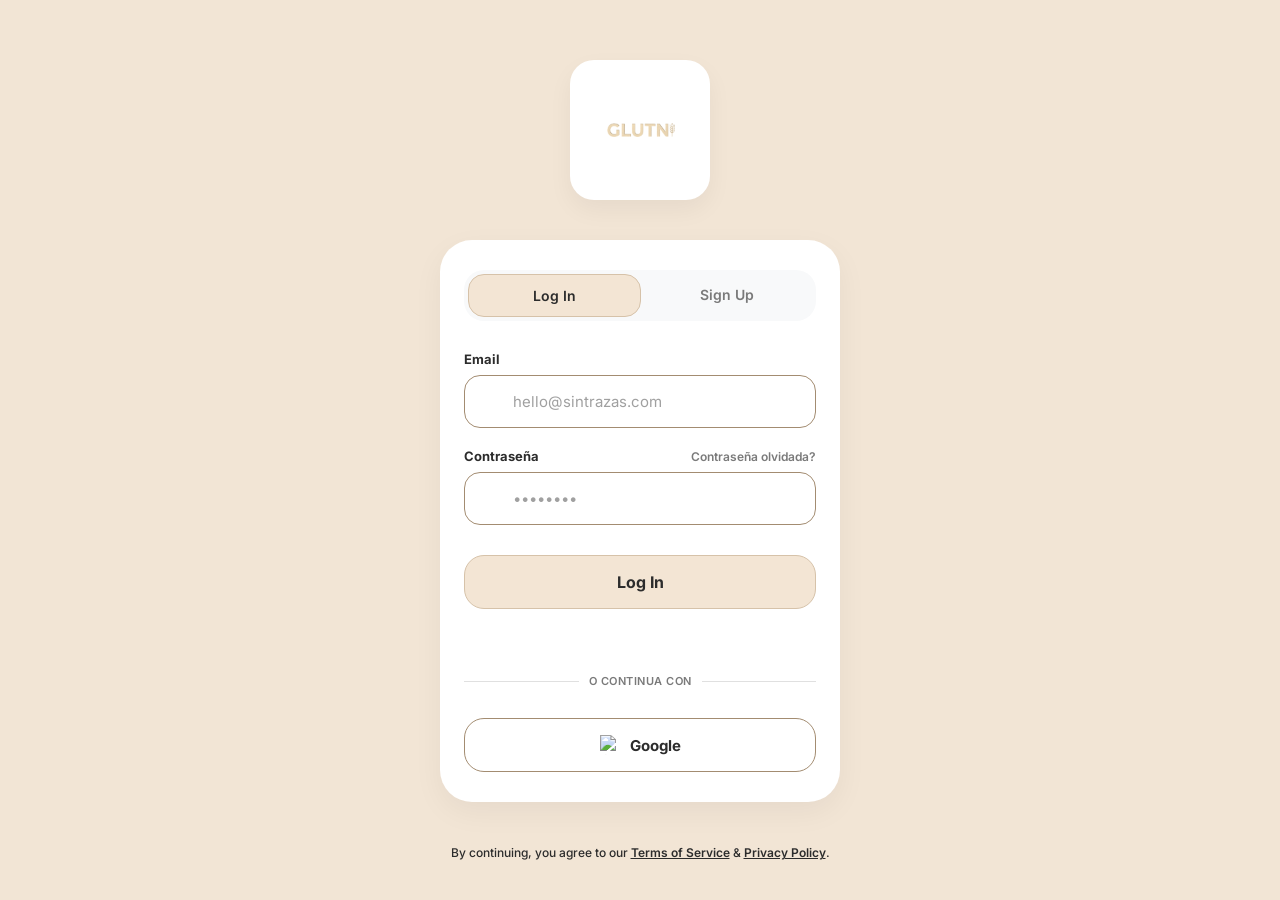
==== HTML/auth.html @ d2c833dc "Added auth screen" ====
<!DOCTYPE html>
<html lang="es">
<head>
    <meta charset="UTF-8">
    <meta name="viewport" content="width=device-width, initial-scale=1.0">
    <title>GLUTN - Login & Sign Up</title>

    <link rel="shortcut icon" href="../Images/Logos/Glutn_Logo-ShortIcon.PNG" type="image/x-icon">

    <!-- Fuentes e Iconos -->
    <link rel="preconnect" href="https://fonts.googleapis.com">
    <link rel="preconnect" href="https://fonts.gstatic.com" crossorigin>
    <link href="https://fonts.googleapis.com/css2?family=Inter:wght@400;500;600;700&display=swap" rel="stylesheet">
    <script src="https://unpkg.com/@phosphor-icons/web"></script>

    <!-- CSS -->
    <link rel="stylesheet" href="../CSS/auth.css">
</head>
<body>

    <!-- Logo Superior -->
    <div class="logo-box">
        <img src="../Images/Logos/Glutn_Logo_SinFondo.png" alt="GLUTN Logo">
    </div>

    <!-- Tarjeta de Autenticación -->
    <div class="auth-card" id="auth-card">
        
        <!-- Tabs -->
        <div class="auth-tabs">
            <div class="auth-tab active" id="tab-login" onclick="switchTab('login')">Log In</div>
            <div class="auth-tab" id="tab-signup" onclick="switchTab('signup')">Sign Up</div>
        </div>

        <form id="auth-form" onsubmit="handleAuth(event)">
            
            <!-- Nombre (Solo Sign Up) -->
            <div class="form-group signup-only">
                <div class="form-header">
                    <label for="name">Nombre</label>
                </div>
                <div class="input-wrapper">
                    <i class="ph ph-user input-icon"></i>
                    <input type="text" id="name" placeholder="Tu nombre">
                </div>
            </div>

            <!-- Email (Ambos) -->
            <div class="form-group">
                <div class="form-header">
                    <label for="email">Email</label>
                </div>
                <div class="input-wrapper">
                    <i class="ph ph-envelope-simple input-icon"></i>
                    <input type="email" id="email" placeholder="hello@sintrazas.com" required>
                </div>
            </div>

            <!-- Contraseña (Ambos) -->
            <div class="form-group">
                <div class="form-header">
                    <label for="password">Contraseña</label>
                    <a href="#" class="forgot-password login-only">Contraseña olvidada?</a>
                </div>
                <div class="input-wrapper">
                    <i class="ph ph-lock input-icon"></i>
                    <input type="password" id="password" placeholder="••••••••" required>
                    <i class="ph ph-eye input-icon-right" onclick="togglePassword('password')"></i>
                </div>
            </div>

            <!-- Repetir Contraseña (Solo Sign Up) -->
            <div class="form-group signup-only">
                <div class="form-header">
                    <label for="confirm-password">Repetir Contraseña</label>
                </div>
                <div class="input-wrapper">
                    <i class="ph ph-lock input-icon"></i>
                    <input type="password" id="confirm-password" placeholder="••••••••">
                    <i class="ph ph-eye input-icon-right" onclick="togglePassword('confirm-password')"></i>
                </div>
            </div>

            <!-- Botón Principal -->
            <button type="submit" class="auth-btn" id="submit-btn">Log In</button>

            <!-- Error Message -->
            <div id="error-msg" class="error-msg"></div>

        </form>

        <div class="divider">
            <span>O CONTINUA CON</span>
        </div>

        <button class="social-btn" type="button" onclick="handleGoogleLogin()">
            <!-- SVG de Google simple -->
            <img src="https://upload.wikimedia.org/wikipedia/commons/c/c1/Google_%22G%22_logo.svg" alt="Google">
            Google
        </button>

    </div>

    <!-- Footer -->
    <div class="auth-footer">
        By continuing, you agree to our <a href="#">Terms of Service</a> & <a href="#">Privacy Policy</a>.
    </div>

    <!-- Lógica de Auth -->
    <script type="module" src="../JS/auth.js"></script>

</body>
</html>
---- CSS/auth.css ----
:root {
    --auth-bg: #F2E5D5;
    --auth-card: #FFFFFF;
    --auth-primary: #F3E5D4;
    --auth-primary-border: #D6C2A9;
    --auth-text: #2C2C2C;
    --auth-text-light: #7A7A7A;
    --auth-input-border: #A38C71;
    --auth-input-bg: #FFFFFF;
    --google-border: #A38C71;
}

* {
    margin: 0;
    padding: 0;
    box-sizing: border-box;
    -webkit-tap-highlight-color: transparent;
}

body {
    font-family: 'Inter', sans-serif;
    background-color: var(--auth-bg);
    color: var(--auth-text);
    min-height: 100vh;
    display: flex;
    flex-direction: column;
    align-items: center;
    padding: 40px 20px;
}

/* Logo Box */
.logo-box {
    background-color: var(--auth-card);
    width: 140px;
    height: 140px;
    border-radius: 24px;
    display: flex;
    justify-content: center;
    align-items: center;
    box-shadow: 0 10px 25px rgba(0,0,0,0.05);
    margin-bottom: 40px;
    margin-top: 20px;
}

.logo-box img {
    width: 80%;
    height: auto;
}

/* Auth Card */
.auth-card {
    background-color: var(--auth-card);
    width: 100%;
    max-width: 400px;
    border-radius: 32px;
    padding: 30px 24px;
    box-shadow: 0 10px 30px rgba(0,0,0,0.05);
    display: flex;
    flex-direction: column;
}

/* Tabs */
.auth-tabs {
    display: flex;
    background-color: #F8F9FA;
    border-radius: 20px;
    margin-bottom: 30px;
    padding: 4px;
}

.auth-tab {
    flex: 1;
    text-align: center;
    padding: 12px 0;
    border-radius: 16px;
    font-weight: 600;
    font-size: 14px;
    color: var(--auth-text-light);
    cursor: pointer;
    transition: all 0.3s ease;
}

.auth-tab.active {
    background-color: var(--auth-primary);
    color: var(--auth-text);
    border: 1px solid var(--auth-primary-border);
}

/* Form Groups */
.form-group {
    margin-bottom: 20px;
    display: flex;
    flex-direction: column;
    position: relative;
}

.form-header {
    display: flex;
    justify-content: space-between;
    align-items: center;
    margin-bottom: 8px;
}

.form-group label {
    font-size: 13px;
    font-weight: 700;
    color: var(--auth-text);
}

.forgot-password {
    font-size: 12px;
    color: var(--auth-text-light);
    font-weight: 600;
    text-decoration: none;
}

/* Inputs */
.input-wrapper {
    position: relative;
    display: flex;
    align-items: center;
}

.input-icon {
    position: absolute;
    left: 16px;
    color: var(--auth-text-light);
    font-size: 20px;
}

.input-icon-right {
    position: absolute;
    right: 16px;
    color: var(--auth-text-light);
    font-size: 20px;
    cursor: pointer;
}

.form-group input {
    width: 100%;
    padding: 16px 48px;
    border-radius: 16px;
    border: 1.5px solid var(--auth-input-border);
    background-color: var(--auth-input-bg);
    font-family: 'Inter', sans-serif;
    font-size: 15px;
    color: var(--auth-text);
    outline: none;
    transition: border-color 0.2s;
}

.form-group input:focus {
    border-color: #7d6b54;
}

.form-group input::placeholder {
    color: #A0A0A0;
}

/* Auth Buttons */
.auth-btn {
    width: 100%;
    padding: 16px;
    border-radius: 20px;
    background-color: var(--auth-primary);
    border: 1px solid var(--auth-primary-border);
    color: var(--auth-text);
    font-weight: 700;
    font-size: 16px;
    cursor: pointer;
    font-family: 'Inter', sans-serif;
    margin-top: 10px;
    transition: transform 0.1s, background-color 0.2s;
}

.auth-btn:active {
    transform: scale(0.98);
}

/* Divider */
.divider {
    display: flex;
    align-items: center;
    text-align: center;
    margin: 30px 0;
}

.divider::before,
.divider::after {
    content: '';
    flex: 1;
    border-bottom: 1px solid #E0E0E0;
}

.divider span {
    padding: 0 10px;
    color: var(--auth-text-light);
    font-size: 11px;
    font-weight: 600;
    letter-spacing: 0.5px;
}

/* Social Buttons */
.social-btn {
    width: 100%;
    padding: 16px;
    border-radius: 20px;
    background-color: var(--auth-input-bg);
    border: 1.5px solid var(--google-border);
    color: var(--auth-text);
    font-weight: 700;
    font-size: 15px;
    cursor: pointer;
    display: flex;
    align-items: center;
    justify-content: center;
    gap: 10px;
    font-family: 'Inter', sans-serif;
}

.social-btn img {
    width: 20px;
    height: 20px;
}

/* Footer */
.auth-footer {
    margin-top: auto;
    padding-top: 40px;
    text-align: center;
    font-size: 12px;
    color: var(--auth-text);
    font-weight: 500;
}

.auth-footer a {
    color: var(--auth-text);
    text-decoration: underline;
    font-weight: 600;
}

/* Error message */
.error-msg {
    color: #EF4444;
    font-size: 13px;
    text-align: center;
    margin-top: 15px;
    min-height: 20px;
    font-weight: 500;
}

/* Toggle visibility for signup fields */
.signup-only {
    display: none;
}

.mode-signup .signup-only {
    display: flex;
}

.mode-signup .login-only {
    display: none;
}
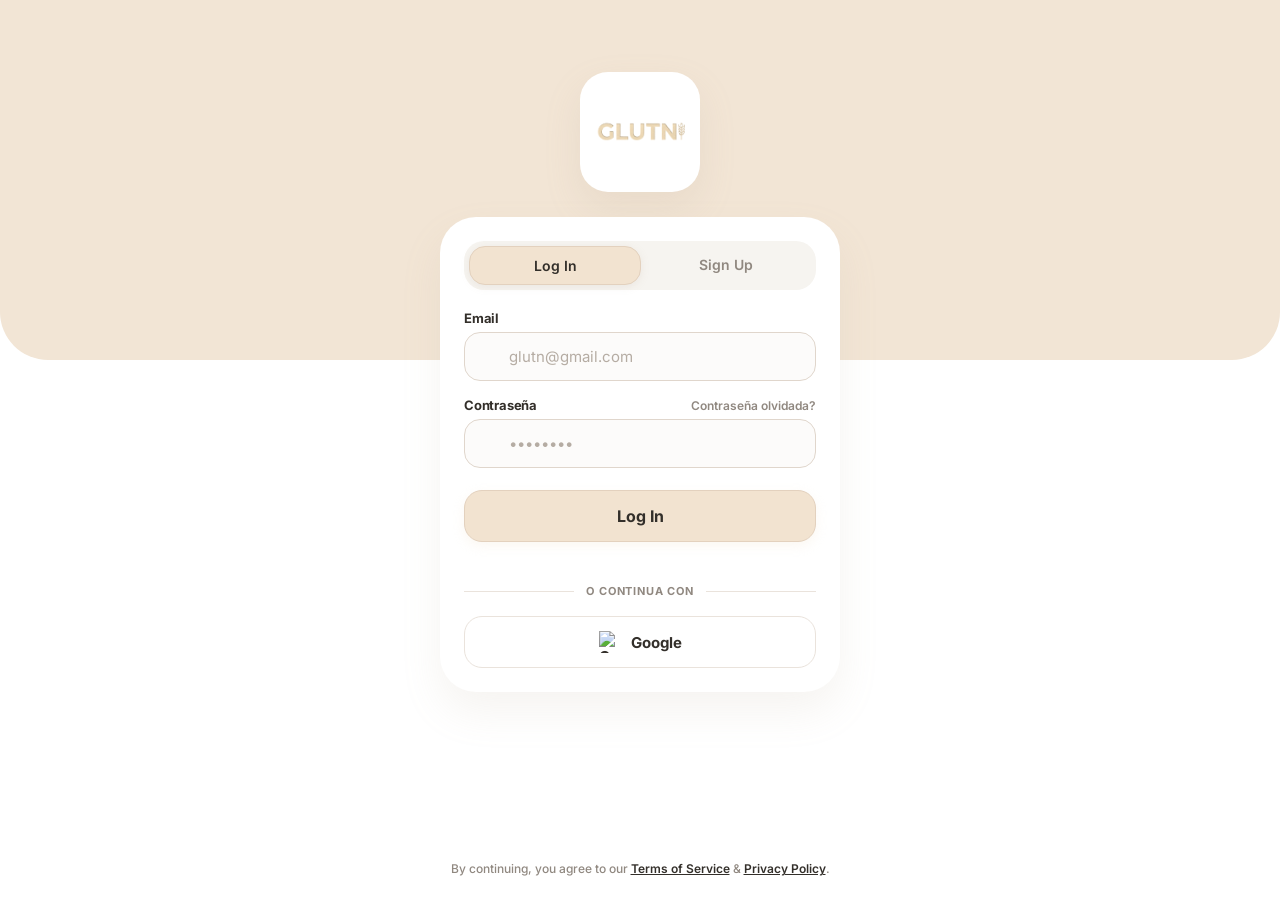
==== commit 41a8959a: "Fixed Auth Screen" ====
--- a/HTML/auth.html
+++ b/HTML/auth.html
@@ -18,93 +18,101 @@
 </head>
 <body>
 
-    <!-- Logo Superior -->
-    <div class="logo-box">
-        <img src="../Images/Logos/Glutn_Logo_SinFondo.png" alt="GLUTN Logo">
-    </div>
+    <!-- Fondo curvo decorativo (completamente por detrás) -->
+    <div class="auth-bg-shape"></div>
 
-    <!-- Tarjeta de Autenticación -->
-    <div class="auth-card" id="auth-card">
+    <!-- Contenedor principal para el layout -->
+    <div class="content-wrapper">
         
-        <!-- Tabs -->
-        <div class="auth-tabs">
-            <div class="auth-tab active" id="tab-login" onclick="switchTab('login')">Log In</div>
-            <div class="auth-tab" id="tab-signup" onclick="switchTab('signup')">Sign Up</div>
+        <!-- Logo -->
+        <div class="logo-box">
+            <img src="../Images/Logos/Glutn_Logo_SinFondo.png" alt="GLUTN Logo">
         </div>
 
-        <form id="auth-form" onsubmit="handleAuth(event)">
-            
-            <!-- Nombre (Solo Sign Up) -->
-            <div class="form-group signup-only">
-                <div class="form-header">
-                    <label for="name">Nombre</label>
-                </div>
-                <div class="input-wrapper">
-                    <i class="ph ph-user input-icon"></i>
-                    <input type="text" id="name" placeholder="Tu nombre">
-                </div>
+        <!-- Tarjeta de Autenticación -->
+        <div class="auth-card" id="auth-card">
+        
+            <!-- Tabs -->
+            <div class="auth-tabs">
+                <div class="auth-tab active" id="tab-login" onclick="switchTab('login')">Log In</div>
+                <div class="auth-tab" id="tab-signup" onclick="switchTab('signup')">Sign Up</div>
             </div>
 
-            <!-- Email (Ambos) -->
-            <div class="form-group">
-                <div class="form-header">
-                    <label for="email">Email</label>
+            <form id="auth-form" onsubmit="handleAuth(event)">
+                
+                <!-- Nombre (Solo Sign Up) -->
+                <div class="form-group signup-only">
+                    <div class="form-header">
+                        <label for="name">Nombre</label>
+                    </div>
+                    <div class="input-wrapper">
+                        <i class="ph ph-user input-icon"></i>
+                        <input type="text" id="name" placeholder="Tu nombre">
+                    </div>
                 </div>
-                <div class="input-wrapper">
-                    <i class="ph ph-envelope-simple input-icon"></i>
-                    <input type="email" id="email" placeholder="hello@sintrazas.com" required>
+
+                <!-- Email (Ambos) -->
+                <div class="form-group">
+                    <div class="form-header">
+                        <label for="email">Email</label>
+                    </div>
+                    <div class="input-wrapper">
+                        <i class="ph ph-envelope-simple input-icon"></i>
+                        <input type="email" id="email" placeholder="glutn@gmail.com" required>
+                    </div>
                 </div>
+
+                <!-- Contraseña (Ambos) -->
+                <div class="form-group">
+                    <div class="form-header">
+                        <label for="password">Contraseña</label>
+                        <a href="#" class="forgot-password login-only">Contraseña olvidada?</a>
+                    </div>
+                    <div class="input-wrapper">
+                        <i class="ph ph-lock input-icon"></i>
+                        <input type="password" id="password" placeholder="••••••••" required>
+                        <i class="ph ph-eye input-icon-right" onclick="togglePassword('password')"></i>
+                    </div>
+                </div>
+
+                <!-- Repetir Contraseña (Solo Sign Up) -->
+                <div class="form-group signup-only">
+                    <div class="form-header">
+                        <label for="confirm-password">Repetir Contraseña</label>
+                    </div>
+                    <div class="input-wrapper">
+                        <i class="ph ph-lock input-icon"></i>
+                        <input type="password" id="confirm-password" placeholder="••••••••">
+                        <i class="ph ph-eye input-icon-right" onclick="togglePassword('confirm-password')"></i>
+                    </div>
+                </div>
+
+                <!-- Botón Principal -->
+                <button type="submit" class="auth-btn" id="submit-btn">Log In</button>
+
+                <!-- Error Message -->
+                <div id="error-msg" class="error-msg"></div>
+
+            </form>
+
+            <div class="divider">
+                <span>O CONTINUA CON</span>
             </div>
 
-            <!-- Contraseña (Ambos) -->
-            <div class="form-group">
-                <div class="form-header">
-                    <label for="password">Contraseña</label>
-                    <a href="#" class="forgot-password login-only">Contraseña olvidada?</a>
-                </div>
-                <div class="input-wrapper">
-                    <i class="ph ph-lock input-icon"></i>
-                    <input type="password" id="password" placeholder="••••••••" required>
-                    <i class="ph ph-eye input-icon-right" onclick="togglePassword('password')"></i>
-                </div>
-            </div>
+            <button class="social-btn" type="button" onclick="handleGoogleLogin()">
+                <!-- SVG de Google simple -->
+                <img src="https://upload.wikimedia.org/wikipedia/commons/c/c1/Google_%22G%22_logo.svg" alt="Google">
+                Google
+            </button>
 
-            <!-- Repetir Contraseña (Solo Sign Up) -->
-            <div class="form-group signup-only">
-                <div class="form-header">
-                    <label for="confirm-password">Repetir Contraseña</label>
-                </div>
-                <div class="input-wrapper">
-                    <i class="ph ph-lock input-icon"></i>
-                    <input type="password" id="confirm-password" placeholder="••••••••">
-                    <i class="ph ph-eye input-icon-right" onclick="togglePassword('confirm-password')"></i>
-                </div>
-            </div>
+        </div> <!-- Fin auth-card -->
 
-            <!-- Botón Principal -->
-            <button type="submit" class="auth-btn" id="submit-btn">Log In</button>
-
-            <!-- Error Message -->
-            <div id="error-msg" class="error-msg"></div>
-
-        </form>
-
-        <div class="divider">
-            <span>O CONTINUA CON</span>
+        <!-- Footer -->
+        <div class="auth-footer">
+            By continuing, you agree to our <a href="#">Terms of Service</a> & <a href="#">Privacy Policy</a>.
         </div>
 
-        <button class="social-btn" type="button" onclick="handleGoogleLogin()">
-            <!-- SVG de Google simple -->
-            <img src="https://upload.wikimedia.org/wikipedia/commons/c/c1/Google_%22G%22_logo.svg" alt="Google">
-            Google
-        </button>
-
-    </div>
-
-    <!-- Footer -->
-    <div class="auth-footer">
-        By continuing, you agree to our <a href="#">Terms of Service</a> & <a href="#">Privacy Policy</a>.
-    </div>
+    </div> <!-- Fin content-wrapper -->
 
     <!-- Lógica de Auth -->
     <script type="module" src="../JS/auth.js"></script>
--- a/CSS/auth.css
+++ b/CSS/auth.css
@@ -1,13 +1,13 @@
 :root {
     --auth-bg: #F2E5D5;
     --auth-card: #FFFFFF;
-    --auth-primary: #F3E5D4;
-    --auth-primary-border: #D6C2A9;
-    --auth-text: #2C2C2C;
-    --auth-text-light: #7A7A7A;
-    --auth-input-border: #A38C71;
-    --auth-input-bg: #FFFFFF;
-    --google-border: #A38C71;
+    --auth-primary: #F2E3D0;
+    --auth-primary-border: #E3D1BE;
+    --auth-text: #332F2A;
+    --auth-text-light: #908880;
+    --auth-input-border: #E0D6CC;
+    --auth-input-bg: #FCFBFA;
+    --google-border: #EAE3DC;
 }
 
 * {
@@ -19,32 +19,65 @@
 
 body {
     font-family: 'Inter', sans-serif;
+    background-color: var(--auth-card); 
+    color: var(--auth-text);
+    min-height: 100vh;
+    min-height: 100dvh;
+    height: auto;
+    overflow-y: auto;
+    overflow-x: hidden;
+    position: relative;
+    z-index: 0;
+}
+
+body.no-scroll {
+    overflow: hidden;
+}
+
+/* --- Layout Principal --- */
+
+.auth-bg-shape {
+    position: absolute;
+    top: 0;
+    left: 0;
+    width: 100%;
+    height: 40vh; 
     background-color: var(--auth-bg);
-    color: var(--auth-text);
+    border-bottom-left-radius: 48px;
+    border-bottom-right-radius: 48px;
+    z-index: -1; 
+}
+
+.content-wrapper {
+    display: flex;
+    flex-direction: column;
+    align-items: center;
     min-height: 100vh;
-    display: flex;
-    flex-direction: column;
-    align-items: center;
-    padding: 40px 20px;
+    width: 100%;
+    padding: 0 20px;
+    position: relative;
+    z-index: 10;
 }
 
 /* Logo Box */
 .logo-box {
     background-color: var(--auth-card);
-    width: 140px;
-    height: 140px;
-    border-radius: 24px;
+    width: 120px;
+    height: 120px;
+    border-radius: 28px;
     display: flex;
     justify-content: center;
     align-items: center;
-    box-shadow: 0 10px 25px rgba(0,0,0,0.05);
-    margin-bottom: 40px;
-    margin-top: 20px;
+    box-shadow: 0 16px 36px rgba(181, 163, 142, 0.15); /* Sombra más cálida y suave */
+    margin-top: 8vh;
+    margin-bottom: 25px;
+    flex-shrink: 0;
 }
 
 .logo-box img {
-    width: 80%;
+    width: 100%;
     height: auto;
+    transform: scale(1.2); /* Aumentamos la escala un 20% más por si la imagen tiene márgenes transparentes internos */
 }
 
 /* Auth Card */
@@ -52,9 +85,9 @@
     background-color: var(--auth-card);
     width: 100%;
     max-width: 400px;
-    border-radius: 32px;
-    padding: 30px 24px;
-    box-shadow: 0 10px 30px rgba(0,0,0,0.05);
+    border-radius: 36px;
+    padding: 24px;
+    box-shadow: 0 20px 40px rgba(181, 163, 142, 0.12); /* Sombra flotante cálida */
     display: flex;
     flex-direction: column;
 }
@@ -62,33 +95,34 @@
 /* Tabs */
 .auth-tabs {
     display: flex;
-    background-color: #F8F9FA;
+    background-color: #F6F4F0;
     border-radius: 20px;
-    margin-bottom: 30px;
-    padding: 4px;
+    margin-bottom: 20px;
+    padding: 5px;
 }
 
 .auth-tab {
     flex: 1;
     text-align: center;
-    padding: 12px 0;
+    padding: 10px 0;
     border-radius: 16px;
     font-weight: 600;
     font-size: 14px;
     color: var(--auth-text-light);
     cursor: pointer;
-    transition: all 0.3s ease;
+    transition: all 0.3s cubic-bezier(0.4, 0, 0.2, 1);
 }
 
 .auth-tab.active {
     background-color: var(--auth-primary);
     color: var(--auth-text);
+    box-shadow: 0 2px 8px rgba(181, 163, 142, 0.15); /* Leve relieve */
     border: 1px solid var(--auth-primary-border);
 }
 
 /* Form Groups */
 .form-group {
-    margin-bottom: 20px;
+    margin-bottom: 16px;
     display: flex;
     flex-direction: column;
     position: relative;
@@ -98,13 +132,14 @@
     display: flex;
     justify-content: space-between;
     align-items: center;
-    margin-bottom: 8px;
+    margin-bottom: 6px;
 }
 
 .form-group label {
     font-size: 13px;
     font-weight: 700;
     color: var(--auth-text);
+    letter-spacing: -0.2px;
 }
 
 .forgot-password {
@@ -112,6 +147,11 @@
     color: var(--auth-text-light);
     font-weight: 600;
     text-decoration: none;
+    transition: color 0.2s;
+}
+
+.forgot-password:hover {
+    color: var(--auth-text);
 }
 
 /* Inputs */
@@ -134,11 +174,16 @@
     color: var(--auth-text-light);
     font-size: 20px;
     cursor: pointer;
+    transition: color 0.2s;
+}
+
+.input-icon-right:hover {
+    color: var(--auth-text);
 }
 
 .form-group input {
     width: 100%;
-    padding: 16px 48px;
+    padding: 14px 40px 14px 44px;
     border-radius: 16px;
     border: 1.5px solid var(--auth-input-border);
     background-color: var(--auth-input-bg);
@@ -146,22 +191,24 @@
     font-size: 15px;
     color: var(--auth-text);
     outline: none;
-    transition: border-color 0.2s;
+    transition: border-color 0.2s, box-shadow 0.2s;
 }
 
 .form-group input:focus {
-    border-color: #7d6b54;
+    border-color: #CDB9A5;
+    box-shadow: 0 0 0 3px rgba(242, 227, 208, 0.4); /* Halo sutil */
+    background-color: #FFFFFF;
 }
 
 .form-group input::placeholder {
-    color: #A0A0A0;
+    color: #B5ACA3;
 }
 
 /* Auth Buttons */
 .auth-btn {
     width: 100%;
-    padding: 16px;
-    border-radius: 20px;
+    padding: 15px;
+    border-radius: 18px;
     background-color: var(--auth-primary);
     border: 1px solid var(--auth-primary-border);
     color: var(--auth-text);
@@ -169,12 +216,14 @@
     font-size: 16px;
     cursor: pointer;
     font-family: 'Inter', sans-serif;
-    margin-top: 10px;
-    transition: transform 0.1s, background-color 0.2s;
+    margin-top: 6px;
+    transition: all 0.2s cubic-bezier(0.4, 0, 0.2, 1);
+    box-shadow: 0 4px 12px rgba(242, 227, 208, 0.3);
 }
 
 .auth-btn:active {
-    transform: scale(0.98);
+    transform: scale(0.97);
+    box-shadow: 0 2px 6px rgba(242, 227, 208, 0.2);
 }
 
 /* Divider */
@@ -182,30 +231,30 @@
     display: flex;
     align-items: center;
     text-align: center;
-    margin: 30px 0;
+    margin: 18px 0;
 }
 
 .divider::before,
 .divider::after {
     content: '';
     flex: 1;
-    border-bottom: 1px solid #E0E0E0;
+    border-bottom: 1px solid #EAE3DC;
 }
 
 .divider span {
-    padding: 0 10px;
+    padding: 0 12px;
     color: var(--auth-text-light);
     font-size: 11px;
-    font-weight: 600;
-    letter-spacing: 0.5px;
+    font-weight: 700;
+    letter-spacing: 0.8px;
 }
 
 /* Social Buttons */
 .social-btn {
     width: 100%;
-    padding: 16px;
-    border-radius: 20px;
-    background-color: var(--auth-input-bg);
+    padding: 14px;
+    border-radius: 18px;
+    background-color: var(--auth-card);
     border: 1.5px solid var(--google-border);
     color: var(--auth-text);
     font-weight: 700;
@@ -216,36 +265,48 @@
     justify-content: center;
     gap: 10px;
     font-family: 'Inter', sans-serif;
+    transition: background-color 0.2s, transform 0.1s;
+}
+
+.social-btn:active {
+    background-color: #F8F6F4;
+    transform: scale(0.98);
 }
 
 .social-btn img {
-    width: 20px;
-    height: 20px;
+    width: 22px;
+    height: 22px;
 }
 
 /* Footer */
 .auth-footer {
-    margin-top: auto;
-    padding-top: 40px;
+    width: 100%;
     text-align: center;
     font-size: 12px;
-    color: var(--auth-text);
+    color: var(--auth-text-light);
     font-weight: 500;
+    padding-bottom: 24px;
+    margin-top: auto;
 }
 
 .auth-footer a {
     color: var(--auth-text);
     text-decoration: underline;
     font-weight: 600;
+    transition: color 0.2s;
+}
+
+.auth-footer a:hover {
+    color: #000;
 }
 
 /* Error message */
 .error-msg {
     color: #EF4444;
-    font-size: 13px;
+    font-size: 12px;
     text-align: center;
-    margin-top: 15px;
-    min-height: 20px;
+    margin-top: 8px;
+    min-height: 16px;
     font-weight: 500;
 }
 
@@ -261,3 +322,44 @@
 .mode-signup .login-only {
     display: none;
 }
+
+/* ========================================= */
+/*   RESPONSIVIDAD: Ajustes para pantallas   */
+/*   con poca altura (ej. móviles pequeños)  */
+/* ========================================= */
+@media (max-height: 750px) {
+    .logo-box {
+        width: 100px;
+        height: 100px;
+        margin-top: 5vh;
+        margin-bottom: 20px;
+        border-radius: 24px;
+    }
+    
+    .auth-card {
+        padding: 20px;
+        border-radius: 30px;
+    }
+    
+    .form-group {
+        margin-bottom: 12px;
+    }
+    
+    .form-group input {
+        padding: 12px 38px 12px 42px;
+        font-size: 14px;
+    }
+    
+    .auth-btn, .social-btn {
+        padding: 13px;
+        font-size: 14px;
+    }
+    
+    .divider {
+        margin: 14px 0;
+    }
+    
+    .auth-footer {
+        padding-bottom: 15px;
+    }
+}
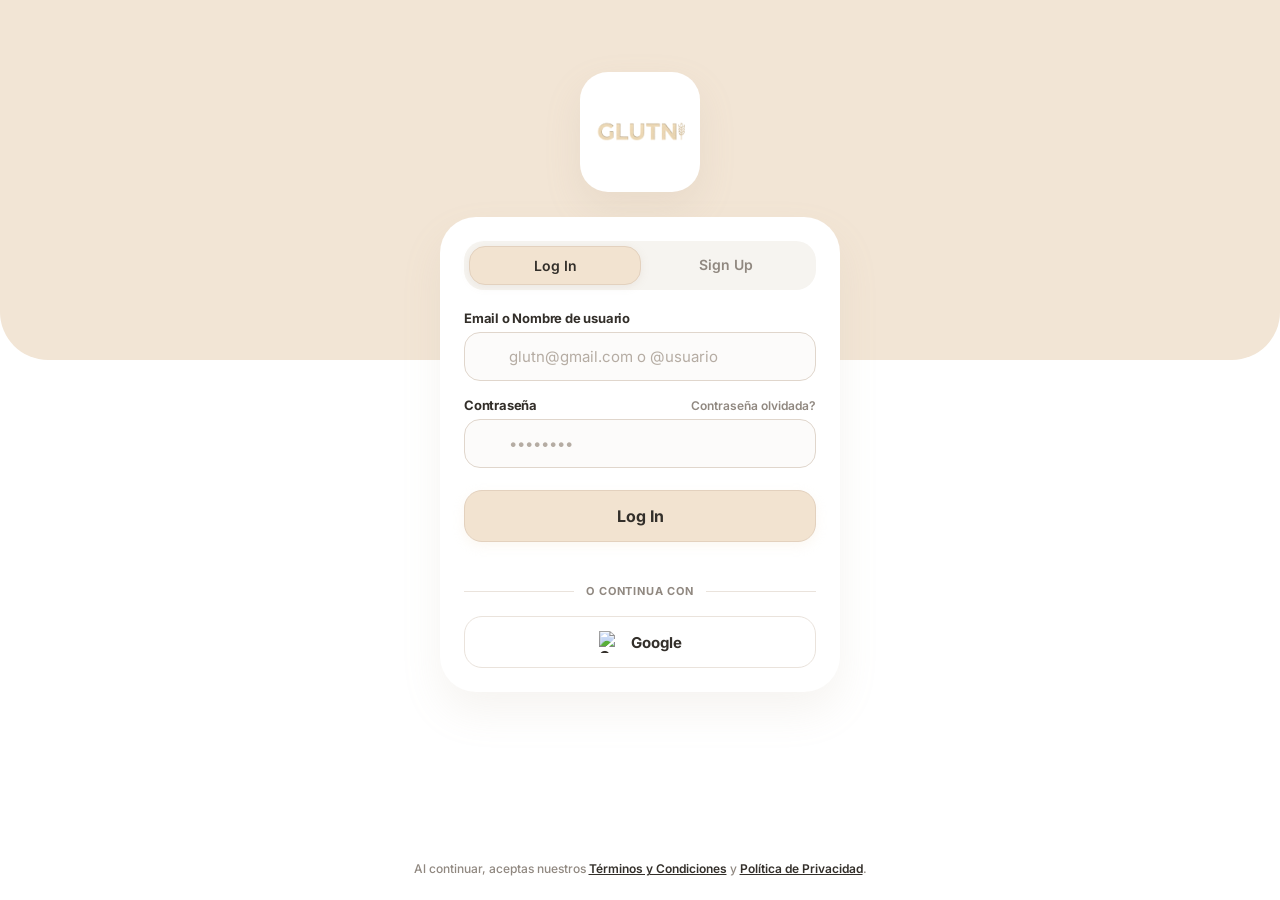
==== commit 67cc5596: "Setting + Users Functionality Added" ====
--- a/HTML/auth.html
+++ b/HTML/auth.html
@@ -40,6 +40,17 @@
 
             <form id="auth-form" onsubmit="handleAuth(event)">
                 
+                <!-- Username (Solo Sign Up) -->
+                <div class="form-group signup-only">
+                    <div class="form-header">
+                        <label for="username">Nombre de usuario</label>
+                    </div>
+                    <div class="input-wrapper">
+                        <i class="ph ph-at input-icon"></i>
+                        <input type="text" id="username" placeholder="Tu nombre de usuario">
+                    </div>
+                </div>
+
                 <!-- Nombre (Solo Sign Up) -->
                 <div class="form-group signup-only">
                     <div class="form-header">
@@ -51,14 +62,14 @@
                     </div>
                 </div>
 
-                <!-- Email (Ambos) -->
+                <!-- Email / Username (Ambos) -->
                 <div class="form-group">
                     <div class="form-header">
-                        <label for="email">Email</label>
+                        <label for="email" id="email-label">Email o Nombre de usuario</label>
                     </div>
                     <div class="input-wrapper">
                         <i class="ph ph-envelope-simple input-icon"></i>
-                        <input type="email" id="email" placeholder="glutn@gmail.com" required>
+                        <input type="text" id="email" placeholder="glutn@gmail.com o @usuario" required>
                     </div>
                 </div>
 
@@ -109,7 +120,7 @@
 
         <!-- Footer -->
         <div class="auth-footer">
-            By continuing, you agree to our <a href="#">Terms of Service</a> & <a href="#">Privacy Policy</a>.
+            Al continuar, aceptas nuestros <a href="terminos.html" data-i18n="auth.terms">Términos y Condiciones</a> y <a href="#" data-i18n="auth.privacy">Política de Privacidad</a>.
         </div>
 
     </div> <!-- Fin content-wrapper -->
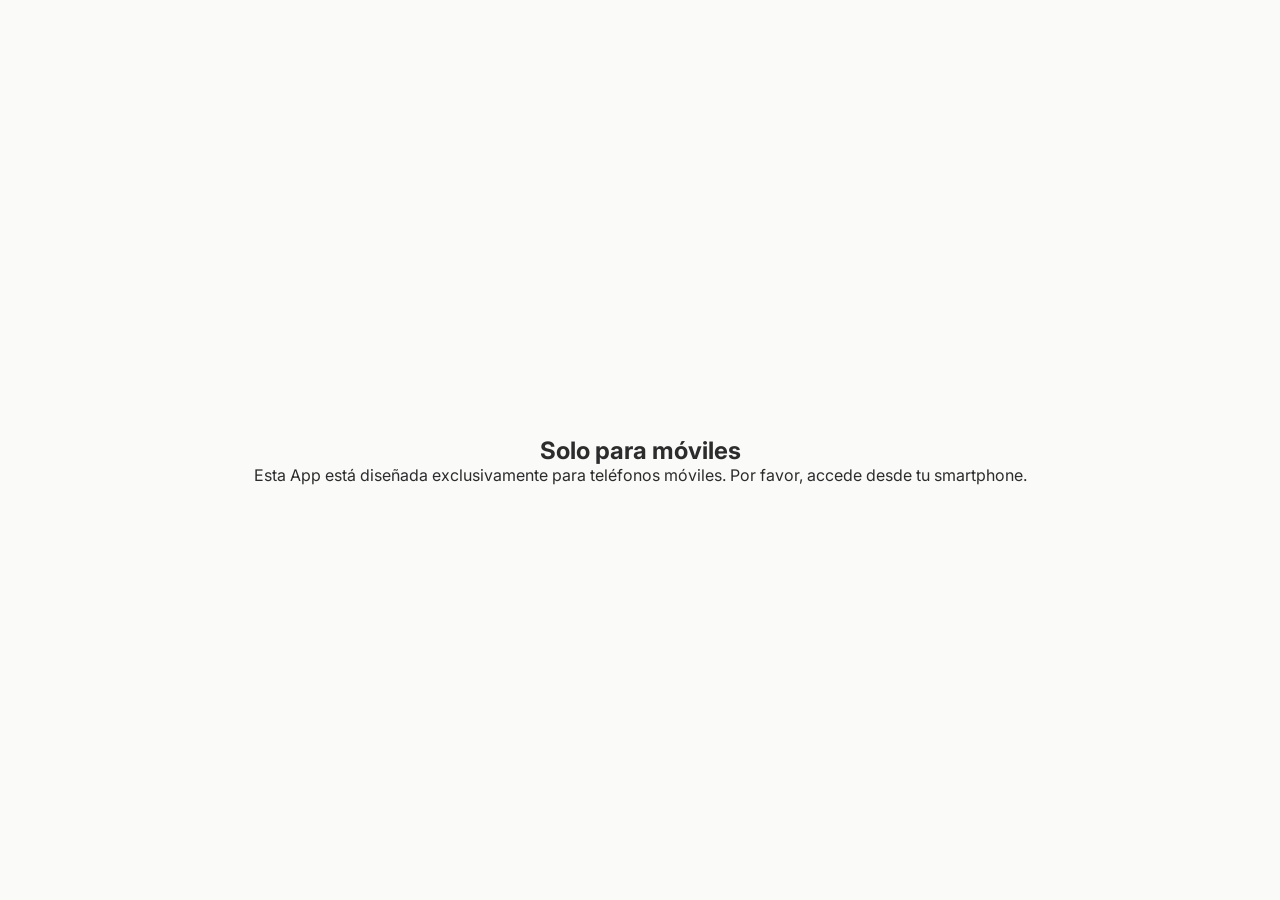
==== commit 235dd159: "Fixed Errors" ====
--- a/HTML/auth.html
+++ b/HTML/auth.html
@@ -125,6 +125,9 @@
 
     </div> <!-- Fin content-wrapper -->
 
+    <!-- Funcionalidad Global -->
+    <script src="../JS/i18n.js"></script>
+
     <!-- Lógica de Auth -->
     <script type="module" src="../JS/auth.js"></script>
 
